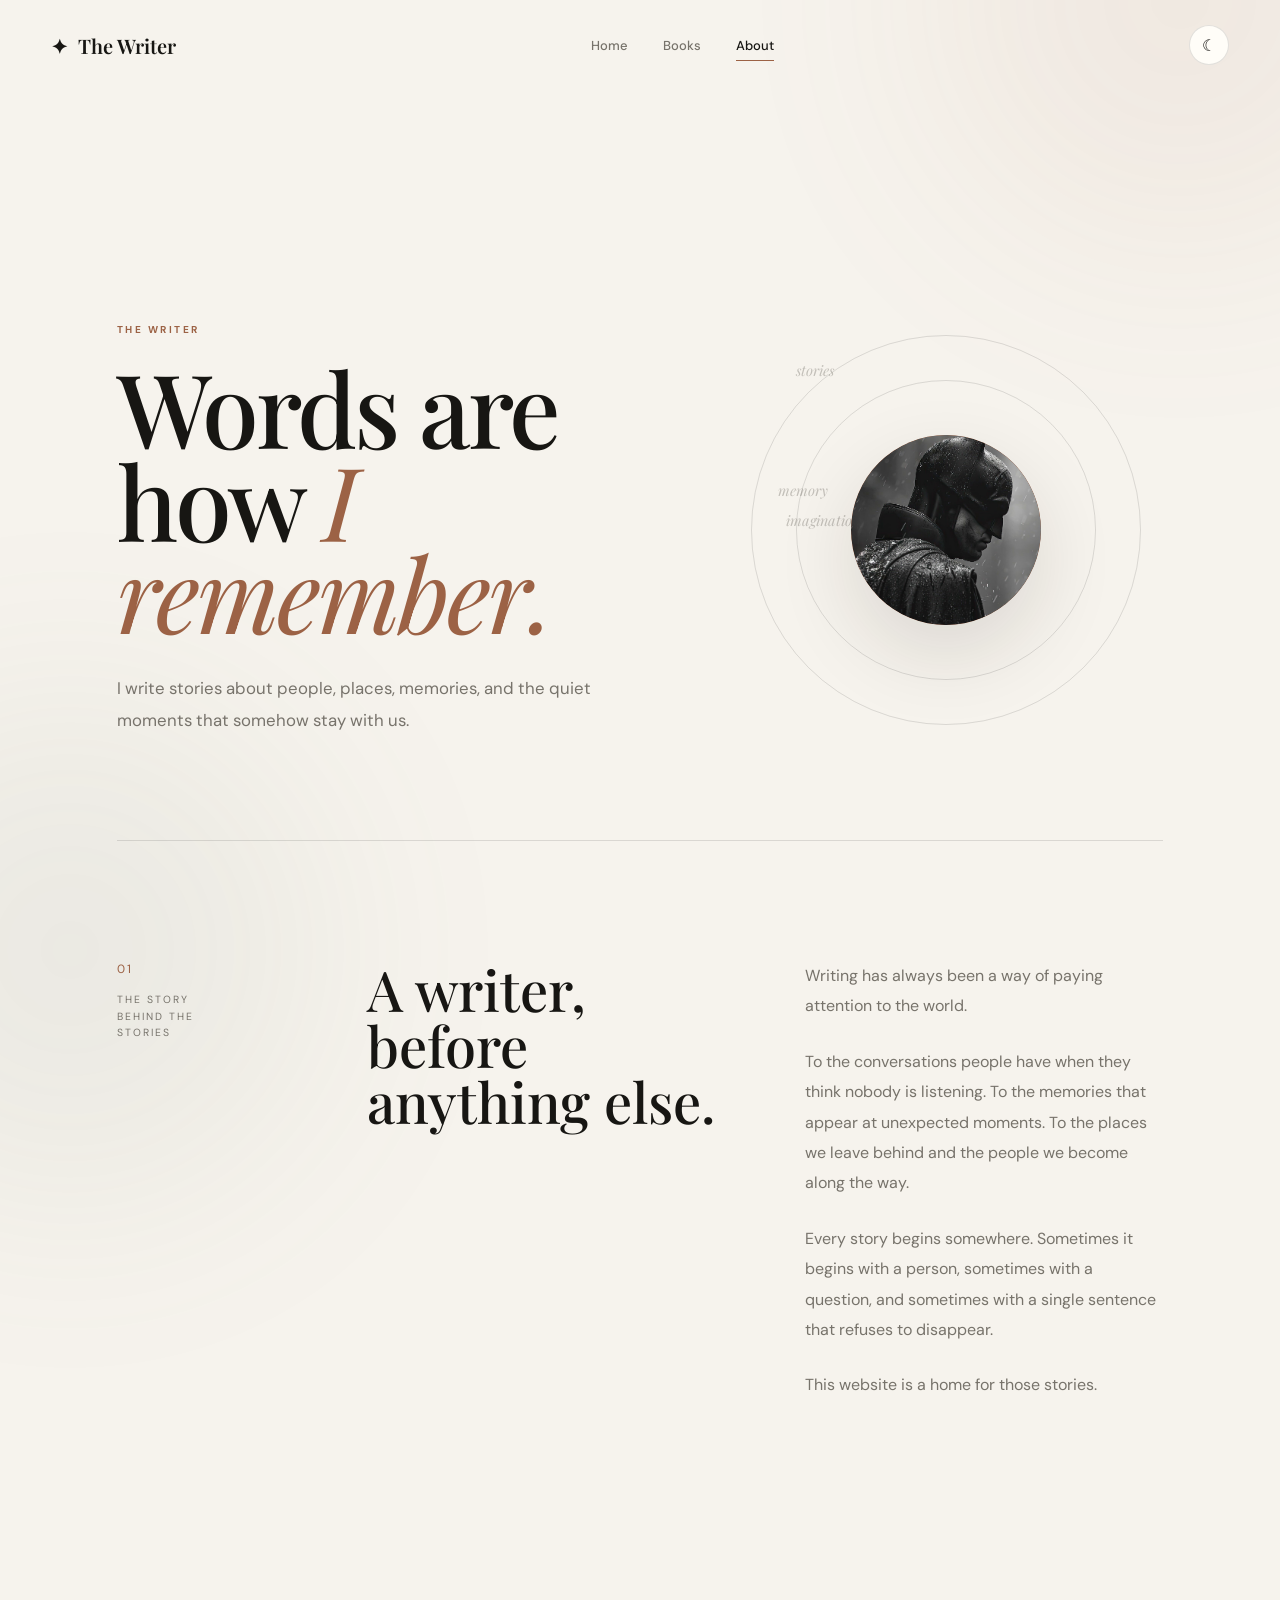
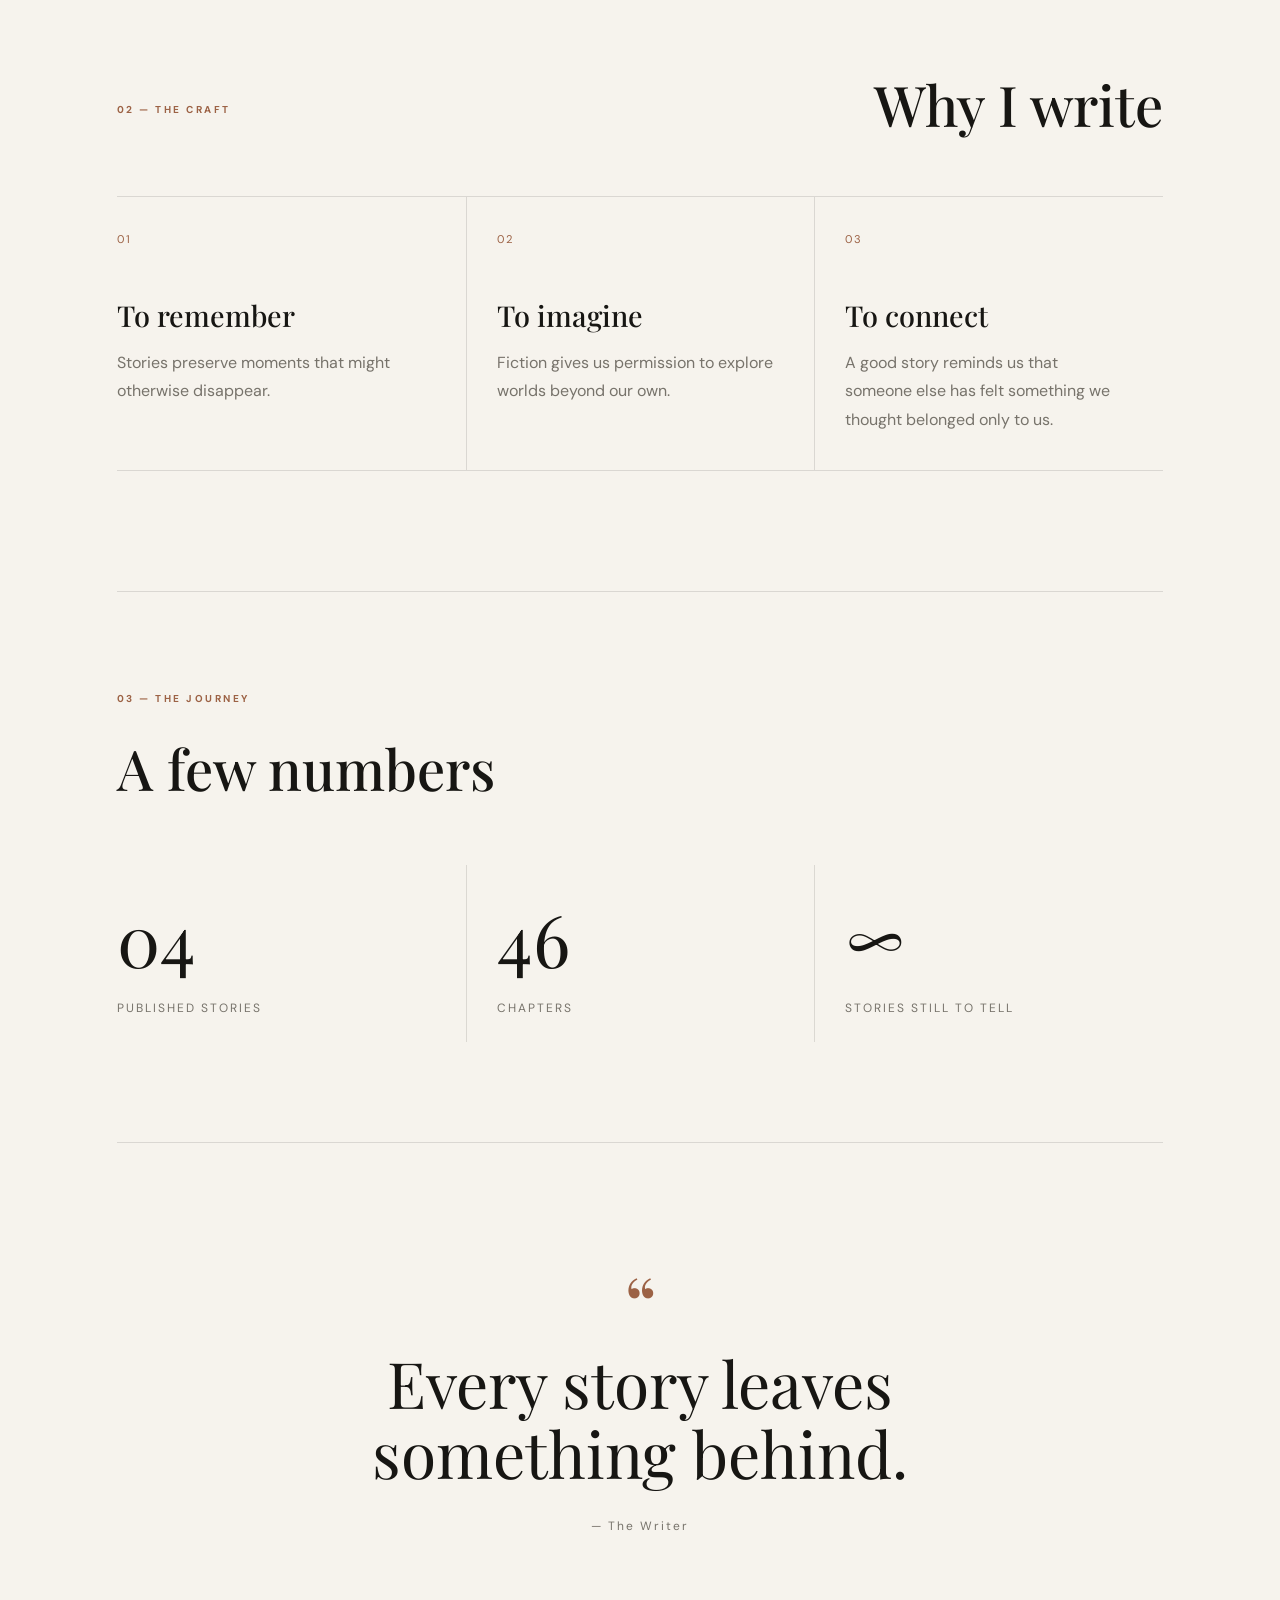
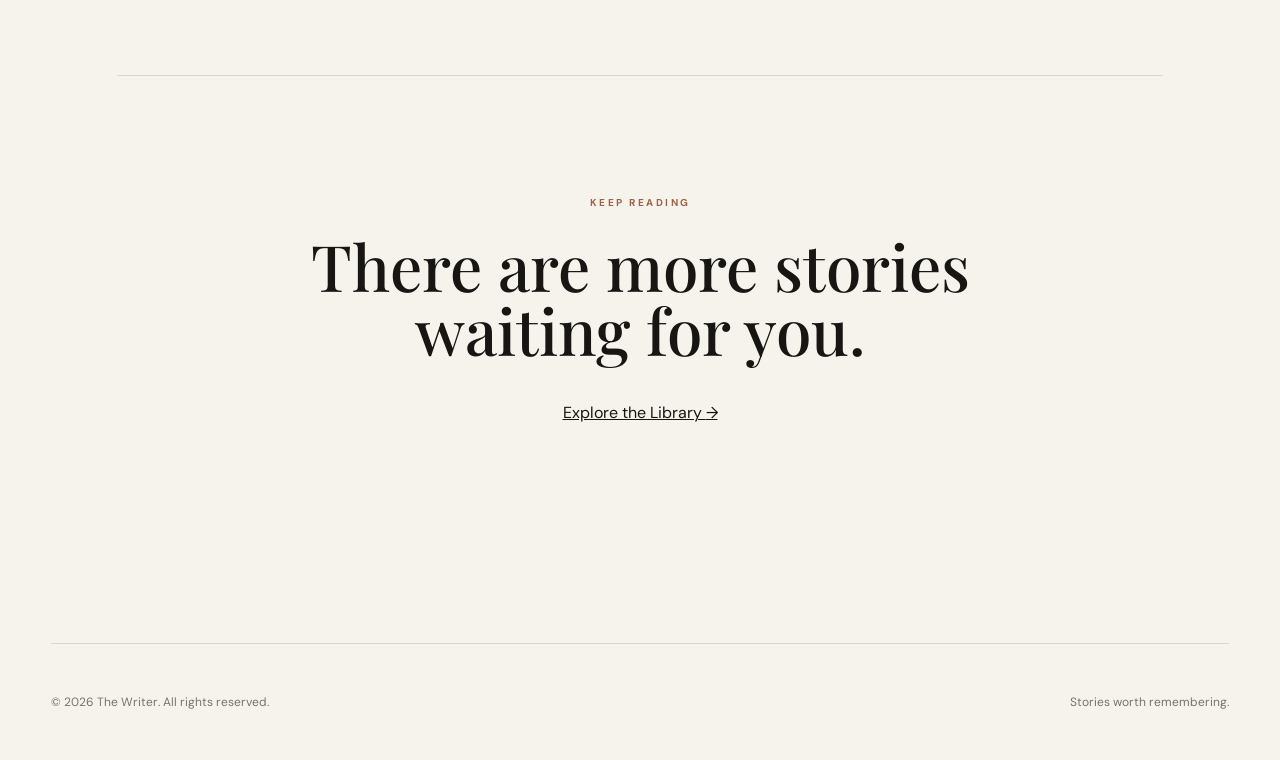
==== about.html @ c6a0ba9b "Add website pages, book catalog, reader interface, and styling" ====
<!DOCTYPE html>
<html lang="en">

<head>

    <meta charset="UTF-8">

    <meta name="viewport" content="width=device-width, initial-scale=1.0">

    <title>About | The Writer</title>

    <link rel="stylesheet" href="css/style.css">

    <link rel="stylesheet" href="css/about.css">

</head>


<body>


    <!-- ================================
     NAVIGATION
================================ -->

    <header class="navbar">

        <a href="index.html" class="logo">
            <span>✦</span> The Writer
        </a>


        <nav>

            <a href="index.html">
                Home
            </a>

            <a href="books.html">
                Books
            </a>

            <a href="about.html" class="active">
                About
            </a>

        </nav>


        <button id="themeBtn" class="theme-btn">
            ☾
        </button>

    </header>



    <main class="about-page">


        <!-- ================================
     ABOUT HERO
================================ -->

        <section class="about-hero">


            <div class="about-intro">

                <span class="eyebrow">
                    THE WRITER
                </span>

                <h1>
                    Words are how
                    <em>I remember.</em>
                </h1>

                <p>
                    I write stories about people, places,
                    memories, and the quiet moments that
                    somehow stay with us.
                </p>

            </div>


            <div class="about-symbol">

                <div class="orbit orbit-one"></div>

                <div class="orbit orbit-two"></div>

                <div class="author-mark">
                        <img src="batman.jpg" alt="Portrait of The Writer">
                </div>

                <span class="floating-word word-one">
                    stories
                </span>

                <span class="floating-word word-two">
                    memory
                </span>

                <span class="floating-word word-three">
                    imagination
                </span>

            </div>

        </section>



        <!-- ================================
     AUTHOR STORY
================================ -->

        <section class="author-story">


            <div class="story-label">

                <span>
                    01
                </span>

                <p>
                    THE STORY BEHIND THE STORIES
                </p>

            </div>


            <div class="story-content">

                <h2>
                    A writer,
                    <br>
                    before anything else.
                </h2>


                <div class="story-text">

                    <p>
                        Writing has always been a way of
                        paying attention to the world.
                    </p>

                    <p>
                        To the conversations people have
                        when they think nobody is listening.
                        To the memories that appear at
                        unexpected moments. To the places
                        we leave behind and the people we
                        become along the way.
                    </p>

                    <p>
                        Every story begins somewhere.
                        Sometimes it begins with a person,
                        sometimes with a question, and
                        sometimes with a single sentence
                        that refuses to disappear.
                    </p>

                    <p>
                        This website is a home for those
                        stories.
                    </p>

                </div>

            </div>

        </section>



        <!-- ================================
     WRITING PHILOSOPHY
================================ -->

        <section class="philosophy">


            <div class="philosophy-heading">

                <span class="eyebrow">
                    02 — THE CRAFT
                </span>

                <h2>
                    Why I write
                </h2>

            </div>


            <div class="philosophy-grid">


                <article class="philosophy-card">

                    <span class="card-number">
                        01
                    </span>

                    <h3>
                        To remember
                    </h3>

                    <p>
                        Stories preserve moments that
                        might otherwise disappear.
                    </p>

                </article>


                <article class="philosophy-card">

                    <span class="card-number">
                        02
                    </span>

                    <h3>
                        To imagine
                    </h3>

                    <p>
                        Fiction gives us permission to
                        explore worlds beyond our own.
                    </p>

                </article>


                <article class="philosophy-card">

                    <span class="card-number">
                        03
                    </span>

                    <h3>
                        To connect
                    </h3>

                    <p>
                        A good story reminds us that
                        someone else has felt something
                        we thought belonged only to us.
                    </p>

                </article>


            </div>

        </section>



        <!-- ================================
     WRITING STATS
================================ -->

        <section class="writer-stats">


            <div class="stats-heading">

                <span class="eyebrow">
                    03 — THE JOURNEY
                </span>

                <h2>
                    A few numbers
                </h2>

            </div>


            <div class="stats-grid">


                <div class="stat">

                    <strong>
                        04
                    </strong>

                    <span>
                        Published stories
                    </span>

                </div>


                <div class="stat">

                    <strong>
                        46
                    </strong>

                    <span>
                        Chapters
                    </span>

                </div>


                <div class="stat">

                    <strong>
                        ∞
                    </strong>

                    <span>
                        Stories still to tell
                    </span>

                </div>


            </div>

        </section>



        <!-- ================================
     QUOTE
================================ -->

        <section class="writer-quote">

            <div class="quote-mark">
                “
            </div>

            <blockquote>
                Every story leaves something behind.
            </blockquote>

            <span>
                — The Writer
            </span>

        </section>



        <!-- ================================
     CTA
================================ -->

        <section class="about-cta">

            <span class="eyebrow">
                KEEP READING
            </span>

            <h2>
                There are more stories
                waiting for you.
            </h2>

            <a href="books.html" class="start-reading">
                Explore the Library

                <span>
                    →
                </span>

            </a>

        </section>


    </main>



    <!-- ================================
     FOOTER
================================ -->

    <footer class="footer">

        <p>
            © 2026 The Writer.
            All rights reserved.
        </p>

        <span>
            Stories worth remembering.
        </span>

    </footer>



    <script src="js/main.js"></script>

</body>

</html>
---- css/style.css ----
@import url('https://fonts.googleapis.com/css2?family=DM+Sans:wght@400;500;600;700&family=Playfair+Display:ital,wght@0,500;0,600;0,700;1,500;1,600&display=swap');


/* ==============================
   RESET
============================== */

* {
    margin: 0;
    padding: 0;
    box-sizing: border-box;
}

html {
    scroll-behavior: smooth;
}

body {
    background: #f6f3ed;
    color: #171613;
    font-family: "DM Sans", sans-serif;

    overflow-x: hidden;

    transition:
        background 0.4s ease,
        color 0.4s ease;
}

a {
    color: inherit;
}

button,
input {
    font: inherit;
}


/* ==============================
   THEME VARIABLES
============================== */

:root {
    --bg: #f6f3ed;
    --surface: #fffdf8;
    --text: #171613;
    --muted: #77736b;

    --accent: #9c6245;
    --accent-dark: #70422e;

    --border: rgba(23, 22, 19, 0.12);

    --shadow: rgba(35, 25, 15, 0.12);
}

body.dark {
    --bg: #141311;
    --surface: #1d1b18;
    --text: #f5f0e8;
    --muted: #aaa39a;

    --accent: #d18a65;
    --accent-dark: #e2a27f;

    --border: rgba(255, 255, 255, 0.1);

    --shadow: rgba(0, 0, 0, 0.45);
}

body {
    background: var(--bg);
    color: var(--text);
}


/* ==============================
   BACKGROUND ATMOSPHERE
============================== */

body::before,
body::after {
    content: "";
    position: fixed;

    width: 500px;
    height: 500px;

    border-radius: 50%;

    filter: blur(120px);

    opacity: 0.08;

    pointer-events: none;

    z-index: -1;
}

body::before {
    background: #b47b5d;

    top: -250px;
    right: -150px;
}

body::after {
    background: #74856f;

    bottom: -300px;
    left: -180px;
}


/* ==============================
   NAVBAR
============================== */

.navbar {
    width: min(1200px, 92%);
    height: 90px;

    margin: auto;

    display: flex;
    align-items: center;
    justify-content: space-between;

    position: relative;
    z-index: 20;
}


/* LOGO */

.logo {
    display: flex;
    align-items: center;
    gap: 10px;

    text-decoration: none;

    font-family: "Playfair Display", serif;

    font-size: 20px;
    font-weight: 600;
}

.logo > span:last-child span {
    color: var(--accent);
}

.logo-mark {
    width: 35px;
    height: 35px;

    display: grid;
    place-items: center;

    border-radius: 50%;

    background: var(--text);
    color: var(--bg);

    font-size: 17px;
}


/* NAV LINKS */

nav {
    display: flex;
    align-items: center;
    gap: 35px;
}

nav a {
    position: relative;

    text-decoration: none;

    color: var(--muted);

    font-size: 13px;
    font-weight: 500;

    transition: color 0.3s ease;
}

nav a::after {
    content: "";

    position: absolute;

    left: 0;
    bottom: -7px;

    width: 0;
    height: 1px;

    background: var(--accent);

    transition: width 0.3s ease;
}

nav a:hover,
nav a.active {
    color: var(--text);
}

nav a:hover::after,
nav a.active::after {
    width: 100%;
}


/* THEME BUTTON */

.theme-btn {
    width: 40px;
    height: 40px;

    border-radius: 50%;

    border: 1px solid var(--border);

    background: var(--surface);
    color: var(--text);

    cursor: pointer;

    transition:
        transform 0.3s ease,
        background 0.3s ease;
}

.theme-btn:hover {
    transform: rotate(20deg) scale(1.05);
}


/* ==============================
   HERO
============================== */

.hero {
    width: min(1200px, 92%);
    min-height: 680px;

    margin: auto;

    display: grid;
    grid-template-columns: 1fr 1fr;

    align-items: center;

    gap: 50px;
}


/* HERO TEXT */

.hero-content {
    animation: heroEnter 1s ease forwards;
}

@keyframes heroEnter {
    from {
        opacity: 0;
        transform: translateY(35px);
    }

    to {
        opacity: 1;
        transform: translateY(0);
    }
}


.eyebrow {
    display: flex;
    align-items: center;
    gap: 10px;

    color: var(--accent);

    font-size: 10px;
    font-weight: 700;

    letter-spacing: 2.5px;

    margin-bottom: 25px;
}

.eyebrow span {
    width: 30px;
    height: 1px;

    background: var(--accent);
}


.hero h1 {
    max-width: 700px;

    font-family: "Playfair Display", serif;

    font-size: clamp(55px, 7vw, 92px);

    font-weight: 500;

    line-height: 0.98;

    letter-spacing: -4px;
}

.hero h1 em {
    color: var(--accent);
    font-style: italic;
}


.hero-description {
    max-width: 500px;

    margin-top: 30px;

    color: var(--muted);

    font-size: 15px;

    line-height: 1.9;
}

.hero-description strong {
    color: var(--text);
}


/* HERO BUTTONS */

.hero-buttons {
    display: flex;
    align-items: center;
    gap: 14px;

    margin-top: 35px;
}

.primary-btn,
.secondary-btn {
    display: inline-flex;
    align-items: center;

    padding: 15px 22px;

    border-radius: 100px;

    text-decoration: none;

    font-size: 13px;
    font-weight: 600;

    transition:
        transform 0.3s ease,
        box-shadow 0.3s ease,
        background 0.3s ease;
}

.primary-btn {
    background: var(--text);
    color: var(--bg);
}

.primary-btn span {
    margin-left: 14px;

    transition: transform 0.3s ease;
}

.primary-btn:hover {
    transform: translateY(-4px);

    box-shadow:
        0 15px 35px var(--shadow);
}

.primary-btn:hover span {
    transform: translateX(4px);
}

.secondary-btn {
    border: 1px solid var(--border);

    color: var(--text);
}

.secondary-btn:hover {
    transform: translateY(-3px);

    background: var(--surface);
}


/* ==============================
   HERO BOOK
============================== */

.hero-visual {
    height: 560px;

    position: relative;

    display: grid;
    place-items: center;
}


.book-display {
    position: relative;

    transform: rotate(-7deg);

    animation: floatingBook 5s ease-in-out infinite;
}

@keyframes floatingBook {

    0%,
    100% {
        transform: rotate(-7deg) translateY(0);
    }

    50% {
        transform: rotate(-4deg) translateY(-18px);
    }
}


.book-cover {
    width: 290px;
    height: 420px;

    padding: 35px;

    display: flex;
    flex-direction: column;
    justify-content: space-between;

    border-radius: 3px;

    color: #fff8ed;

    background:
        radial-gradient(
            circle at 80% 20%,
            #d49b78,
            transparent 25%
        ),
        linear-gradient(
            145deg,
            #7b4631,
            #332019
        );

    box-shadow:
        25px 30px 50px rgba(0, 0, 0, 0.25),
        inset 0 0 0 1px rgba(255,255,255,0.1);

    position: relative;
    overflow: hidden;
}


/* BOOK GLOW */

.home-book-cover-image {
    width: 100%;
    height: 100%;
    display: block;
    object-fit: cover;
    position: absolute;
    inset: 0;
    z-index: 1;
}

.book-cover::before {
    content: "";

    position: absolute;

    width: 180px;
    height: 180px;

    border-radius: 50%;

    background: rgba(255,255,255,0.08);

    filter: blur(25px);

    top: 120px;
    left: 50px;

    animation: coverGlow 4s ease-in-out infinite;
}

@keyframes coverGlow {

    0%,
    100% {
        transform: scale(1);
        opacity: 0.5;
    }

    50% {
        transform: scale(1.3);
        opacity: 1;
    }
}


.cover-top {
    font-size: 9px;

    letter-spacing: 3px;
}

.cover-title {
    position: relative;
    z-index: 2;

    font-family: "Playfair Display", serif;

    font-size: 39px;

    line-height: 1;
}

.cover-title span {
    color: #eab28e;

    font-style: italic;
}

.cover-author {
    font-size: 10px;

    letter-spacing: 3px;
}


/* BOOK SHADOW */

.book-shadow {
    position: absolute;

    width: 280px;
    height: 40px;

    left: 40px;
    bottom: -45px;

    background: rgba(0,0,0,0.3);

    filter: blur(25px);

    transform: rotate(7deg);
}


/* FLOATING WORDS */

.floating-word {
    position: absolute;

    color: var(--muted);

    opacity: 0.4;

    font-family: "Playfair Display", serif;

    font-style: italic;

    animation: floatingWords 4s ease-in-out infinite;
}

.word-one {
    top: 15%;
    right: 10%;
}

.word-two {
    left: 8%;
    bottom: 18%;

    animation-delay: 1s;
}

.word-three {
    top: 45%;
    right: 0;

    animation-delay: 2s;
}

@keyframes floatingWords {

    0%,
    100% {
        transform: translateY(0);
    }

    50% {
        transform: translateY(-10px);
    }
}


/* ==============================
   FEATURED SECTION
============================== */

.featured {
    width: min(1200px, 92%);

    margin: auto;

    padding: 90px 0;
}

.section-label {
    margin-bottom: 20px;

    color: var(--accent);

    font-size: 10px;
    font-weight: 700;

    letter-spacing: 3px;
}


.featured-card {
    display: grid;

    grid-template-columns: 300px 1fr;

    gap: 60px;

    padding: 45px;

    background: var(--surface);

    border: 1px solid var(--border);

    border-radius: 8px;

    box-shadow: 0 25px 60px var(--shadow);
}


/* FEATURED COVER */

.featured-cover {
    display: grid;
    place-items: center;
}

.featured-book-cover-image {
    width: 100%;
    height: 100%;
    display: block;
    object-fit: cover;
}

.mini-cover {
    width: 190px;
    height: 275px;

    padding: 25px;

    display: flex;
    flex-direction: column;
    justify-content: space-between;

    color: #fff7ed;

    background:
        linear-gradient(
            145deg,
            #80624e,
            #27221d
        );

    box-shadow:
        15px 20px 35px rgba(0,0,0,0.2);
}

.mini-cover small {
    font-size: 8px;
    letter-spacing: 2px;
}

.mini-cover strong {
    font-family: "Playfair Display", serif;

    font-size: 24px;

    line-height: 1.1;
}

.mini-cover span {
    font-size: 8px;

    letter-spacing: 2px;
}


/* FEATURED CONTENT */

.featured-info {
    display: flex;
    flex-direction: column;

    justify-content: center;
}

.book-category {
    color: var(--accent);

    font-size: 10px;
    font-weight: 700;

    letter-spacing: 2px;
}

.featured-info h2 {
    margin: 12px 0 20px;

    font-family: "Playfair Display", serif;

    font-size: clamp(35px, 4vw, 55px);

    font-weight: 500;
}

.featured-info > p:not(.book-category) {
    max-width: 550px;

    color: var(--muted);

    line-height: 1.8;
}


.featured-meta {
    display: flex;
    gap: 25px;

    margin: 25px 0;

    color: var(--muted);

    font-size: 12px;
}


.read-btn {
    width: fit-content;

    display: inline-flex;
    align-items: center;

    padding: 14px 22px;

    border: none;

    border-radius: 100px;

    background: var(--accent);

    color: white;

    text-decoration: none;

    font-size: 13px;
    font-weight: 600;

    cursor: pointer;

    transition:
        transform 0.3s ease,
        background 0.3s ease;
}

.read-btn span {
    margin-left: 12px;

    transition: transform 0.3s ease;
}

.read-btn:hover {
    background: var(--accent-dark);

    transform: translateY(-3px);
}

.read-btn:hover span {
    transform: translateX(4px);
}


/* ==============================
   ABOUT PREVIEW
============================== */

.about-preview {
    width: min(1200px, 92%);

    margin: auto;

    padding: 130px 0;

    display: grid;

    grid-template-columns: 1fr 1fr;

    gap: 100px;

    align-items: end;

    border-top: 1px solid var(--border);
}

.about-preview h2 {
    max-width: 600px;

    font-family: "Playfair Display", serif;

    font-size: clamp(40px, 5vw, 65px);

    line-height: 1.05;

    font-weight: 500;
}

.about-preview h2 em {
    color: var(--accent);
}

.about-preview > div:last-child {
    max-width: 420px;
}

.about-preview > div:last-child > p {
    color: var(--muted);

    line-height: 1.8;

    margin-bottom: 25px;
}

.text-link {
    display: inline-block;

    padding-bottom: 5px;

    color: var(--text);

    border-bottom: 1px solid var(--text);

    text-decoration: none;

    font-size: 13px;

    transition:
        color 0.3s ease,
        border-color 0.3s ease;
}

.text-link:hover {
    color: var(--accent);

    border-color: var(--accent);
}


/* ==============================
   FOOTER
============================== */

footer {
    width: min(1200px, 92%);

    margin: auto;

    padding: 50px 0;

    display: flex;

    justify-content: space-between;
    align-items: center;

    border-top: 1px solid var(--border);

    color: var(--muted);

    font-size: 12px;
}

.footer-logo {
    font-family: "Playfair Display", serif;

    font-size: 20px;

    color: var(--text);
}

.footer-logo span {
    color: var(--accent);
}

footer small {
    font-size: 10px;
}


/* ==============================
   RESPONSIVE
============================== */

@media (max-width: 900px) {

    .hero {
        grid-template-columns: 1fr;

        text-align: center;

        padding-top: 50px;
    }

    .eyebrow {
        justify-content: center;
    }

    .hero-description {
        margin-left: auto;
        margin-right: auto;
    }

    .hero-buttons {
        justify-content: center;
    }

    .hero-visual {
        height: 500px;
    }

    .featured-card {
        grid-template-columns: 1fr;

        text-align: center;
    }

    .featured-info {
        align-items: center;
    }

    .about-preview {
        grid-template-columns: 1fr;

        gap: 40px;
    }
}


@media (max-width: 650px) {

    .navbar {
        height: 75px;
    }

    nav {
        display: none;
    }

    .hero h1 {
        font-size: clamp(50px, 15vw, 70px);

        letter-spacing: -2px;
    }

    .hero-visual {
        height: 440px;
    }

    .book-cover {
        width: 245px;
        height: 355px;

        padding: 28px;
    }

    .cover-title {
        font-size: 33px;
    }

    .featured {
        padding: 60px 0;
    }

    .featured-card {
        padding: 25px;

        gap: 35px;
    }

    .featured-meta {
        flex-direction: column;

        gap: 8px;
    }

    .about-preview {
        padding: 90px 0;
    }

    footer {
        flex-direction: column;

        gap: 15px;

        text-align: center;
    }
}
---- css/about.css ----
/* =========================================
   ABOUT PAGE
========================================= */

.about-page {
    max-width: 1200px;

    margin: auto;

    padding:
        130px 6% 100px;
}


/* =========================================
   ABOUT HERO
========================================= */

.about-hero {

    min-height: 620px;

    display: grid;

    grid-template-columns:
        1.1fr
        0.9fr;

    align-items: center;

    gap: 80px;

}


/* INTRO */

.about-intro {
    max-width: 650px;
}

.about-intro .eyebrow {
    display: block;

    margin-bottom: 25px;
}

.about-intro h1 {

    font-family:
        "Playfair Display",
        serif;

    font-size:
        clamp(4rem, 8vw, 7.5rem);

    font-weight: 500;

    line-height: 0.9;

    margin: 0 0 35px;

    letter-spacing: -3px;

}

.about-intro h1 em {

    color: var(--accent);

    font-weight: 400;

}

.about-intro p {

    max-width: 520px;

    color: var(--muted);

    font-size: 1.05rem;

    line-height: 1.9;

}


/* =========================================
   ABSTRACT AUTHOR MARK
========================================= */

.about-symbol {

    position: relative;

    width: 400px;

    height: 400px;

    margin: auto;

    display: flex;

    align-items: center;

    justify-content: center;

}


/* CENTRAL MARK */

.author-mark {

    width: 190px;

    height: 190px;

    border-radius: 50%;

    display: flex;

    align-items: center;

    justify-content: center;

    font-family:
        "Playfair Display",
        serif;

    font-size: 4rem;

    color: white;

    background:
        linear-gradient(
            145deg,
            var(--accent),
            var(--accent-dark)
        );

    box-shadow:
        0 30px 80px var(--shadow);

    animation:
        authorFloat 5s ease-in-out infinite;

    z-index: 3;

}


/* ORBITS */

.orbit {

    position: absolute;

    border:
        1px solid var(--border);

    border-radius: 50%;

    animation:
        orbitRotate 15s linear infinite;

}

.orbit-one {

    width: 300px;
    height: 300px;

}

.orbit-two {

    width: 390px;
    height: 390px;

    animation-direction: reverse;

    animation-duration: 22s;

}


/* FLOATING WORDS */

.floating-word {

    position: absolute;

    font-family:
        "Playfair Display",
        serif;

    color: var(--muted);

    font-size: 0.9rem;

    font-style: italic;

}

.word-one {

    top: 30px;
    left: 50px;

}

.word-two {

    right: 10px;
    top: 150px;

}

.word-three {

    bottom: 35px;
    left: 40px;

}


/* ANIMATIONS */

@keyframes authorFloat {

    0%,
    100% {
        transform:
            translateY(0);
    }

    50% {
        transform:
            translateY(-15px);
    }

}

@keyframes orbitRotate {

    from {
        transform:
            rotate(0deg);
    }

    to {
        transform:
            rotate(360deg);
    }

}


/* =========================================
   AUTHOR STORY
========================================= */

.author-story {

    display: grid;

    grid-template-columns:
        180px 1fr;

    gap: 70px;

    padding:
        120px 0;

    border-top:
        1px solid var(--border);

}


.story-label {

    display: flex;

    flex-direction: column;

    gap: 15px;

}

.story-label span {

    color: var(--accent);

    font-size: 0.75rem;

    letter-spacing: 2px;

}

.story-label p {

    color: var(--muted);

    font-size: 0.65rem;

    letter-spacing: 2px;

    line-height: 1.6;

    max-width: 120px;

}


.story-content {

    display: grid;

    grid-template-columns:
        1fr 1fr;

    gap: 80px;

}


.story-content h2 {

    font-family:
        "Playfair Display",
        serif;

    font-size: 3.5rem;

    line-height: 1;

    font-weight: 500;

    margin: 0;

}


.story-text {

    max-width: 500px;

}

.story-text p {

    color: var(--muted);

    line-height: 1.9;

    margin:
        0 0 25px;

}


/* =========================================
   PHILOSOPHY
========================================= */

.philosophy {

    padding:
        120px 0;

}


.philosophy-heading {

    display: flex;

    justify-content:
        space-between;

    align-items:
        flex-end;

    margin-bottom: 55px;

}


.philosophy-heading h2 {

    font-family:
        "Playfair Display",
        serif;

    font-size: 3.5rem;

    font-weight: 500;

    margin: 0;

}


.philosophy-grid {

    display: grid;

    grid-template-columns:
        repeat(3, 1fr);

    border-top:
        1px solid var(--border);

}


.philosophy-card {

    padding:
        35px 30px 35px 0;

    border-bottom:
        1px solid var(--border);

}

.philosophy-card + .philosophy-card {

    padding-left: 30px;

    border-left:
        1px solid var(--border);

}


.card-number {

    display: block;

    color: var(--accent);

    font-size: 0.7rem;

    letter-spacing: 2px;

    margin-bottom: 50px;

}


.philosophy-card h3 {

    font-family:
        "Playfair Display",
        serif;

    font-size: 1.8rem;

    font-weight: 500;

    margin:
        0 0 15px;

}


.philosophy-card p {

    color: var(--muted);

    line-height: 1.8;

    max-width: 280px;

}


/* =========================================
   STATS
========================================= */

.writer-stats {

    padding:
        100px 0;

    border-top:
        1px solid var(--border);

}


.stats-heading {

    margin-bottom: 60px;

}


.stats-heading h2 {

    font-family:
        "Playfair Display",
        serif;

    font-size: 3.5rem;

    font-weight: 500;

    margin: 10px 0 0;

}


.stats-grid {

    display: grid;

    grid-template-columns:
        repeat(3, 1fr);

}


.stat {

    padding:
        25px 30px;

    border-left:
        1px solid var(--border);

}


.stat:first-child {

    padding-left: 0;

    border-left: none;

}


.stat strong {

    display: block;

    font-family:
        "Playfair Display",
        serif;

    font-size: 4.5rem;

    font-weight: 400;

    margin-bottom: 10px;

}


.stat span {

    color: var(--muted);

    font-size: 0.75rem;

    text-transform: uppercase;

    letter-spacing: 2px;

}


/* =========================================
   QUOTE
========================================= */

.writer-quote {

    text-align: center;

    padding:
        140px 20px;

    border-top:
        1px solid var(--border);

}


.quote-mark {

    font-family:
        "Playfair Display",
        serif;

    color: var(--accent);

    font-size: 5rem;

    line-height: 0.5;

}


.writer-quote blockquote {

    max-width: 800px;

    margin:
        25px auto;

    font-family:
        "Playfair Display",
        serif;

    font-size:
        clamp(2rem, 5vw, 4rem);

    line-height: 1.1;

    font-weight: 400;

}


.writer-quote > span {

    color: var(--muted);

    font-size: 0.75rem;

    letter-spacing: 2px;

}


/* =========================================
   CTA
========================================= */

.about-cta {

    text-align: center;

    padding:
        120px 20px;

    border-top:
        1px solid var(--border);

}


.about-cta .eyebrow {

    display: block;

    margin-bottom: 25px;

}


.about-cta h2 {

    max-width: 700px;

    margin:
        0 auto 40px;

    font-family:
        "Playfair Display",
        serif;

    font-size:
        clamp(2.5rem, 5vw, 4.5rem);

    line-height: 1;

    font-weight: 500;

}


/* =========================================
   MOBILE
========================================= */

@media (max-width: 850px) {

    .about-hero {

        grid-template-columns: 1fr;

        text-align: center;

    }

    .about-intro {

        margin: auto;

    }

    .about-intro p {

        margin:
            auto;

    }

    .about-symbol {

        width: 330px;
        height: 330px;

    }

    .author-mark {

        width: 150px;
        height: 150px;

        font-size: 3rem;

    }

    .orbit-one {

        width: 250px;
        height: 250px;

    }

    .orbit-two {

        width: 320px;
        height: 320px;

    }


    .author-story {

        grid-template-columns: 1fr;

        gap: 30px;

    }


    .story-label {

        flex-direction: row;

        align-items: center;

    }

    .story-label p {

        max-width: none;

    }


    .story-content {

        grid-template-columns: 1fr;

        gap: 40px;

    }


    .philosophy-heading {

        flex-direction: column;

        align-items: flex-start;

        gap: 15px;

    }


    .philosophy-grid {

        grid-template-columns: 1fr;

    }


    .philosophy-card + .philosophy-card {

        padding-left: 0;

        border-left: none;

    }


    .stats-grid {

        grid-template-columns: 1fr;

    }


    .stat,
    .stat:first-child {

        border-left: none;

        border-bottom:
            1px solid var(--border);

        padding:
            25px 0;

    }

}


@media (max-width: 600px) {

    .about-page {

        padding-top: 100px;

    }

    .about-intro h1 {

        font-size: 3.8rem;

        letter-spacing: -2px;

    }

    .about-symbol {

        width: 280px;
        height: 280px;

    }

    .orbit-one {

        width: 210px;
        height: 210px;

    }

    .orbit-two {

        width: 270px;
        height: 270px;

    }

    .floating-word {

        font-size: 0.75rem;

    }

    .philosophy-heading h2,
    .stats-heading h2 {

        font-size: 2.8rem;

    }

}

.author-mark {
    overflow: hidden;
    position: relative;
}

.author-mark img {
    width: 100%;
    height: 100%;

    object-fit: cover;

    display: block;

    border-radius: 50%;
}
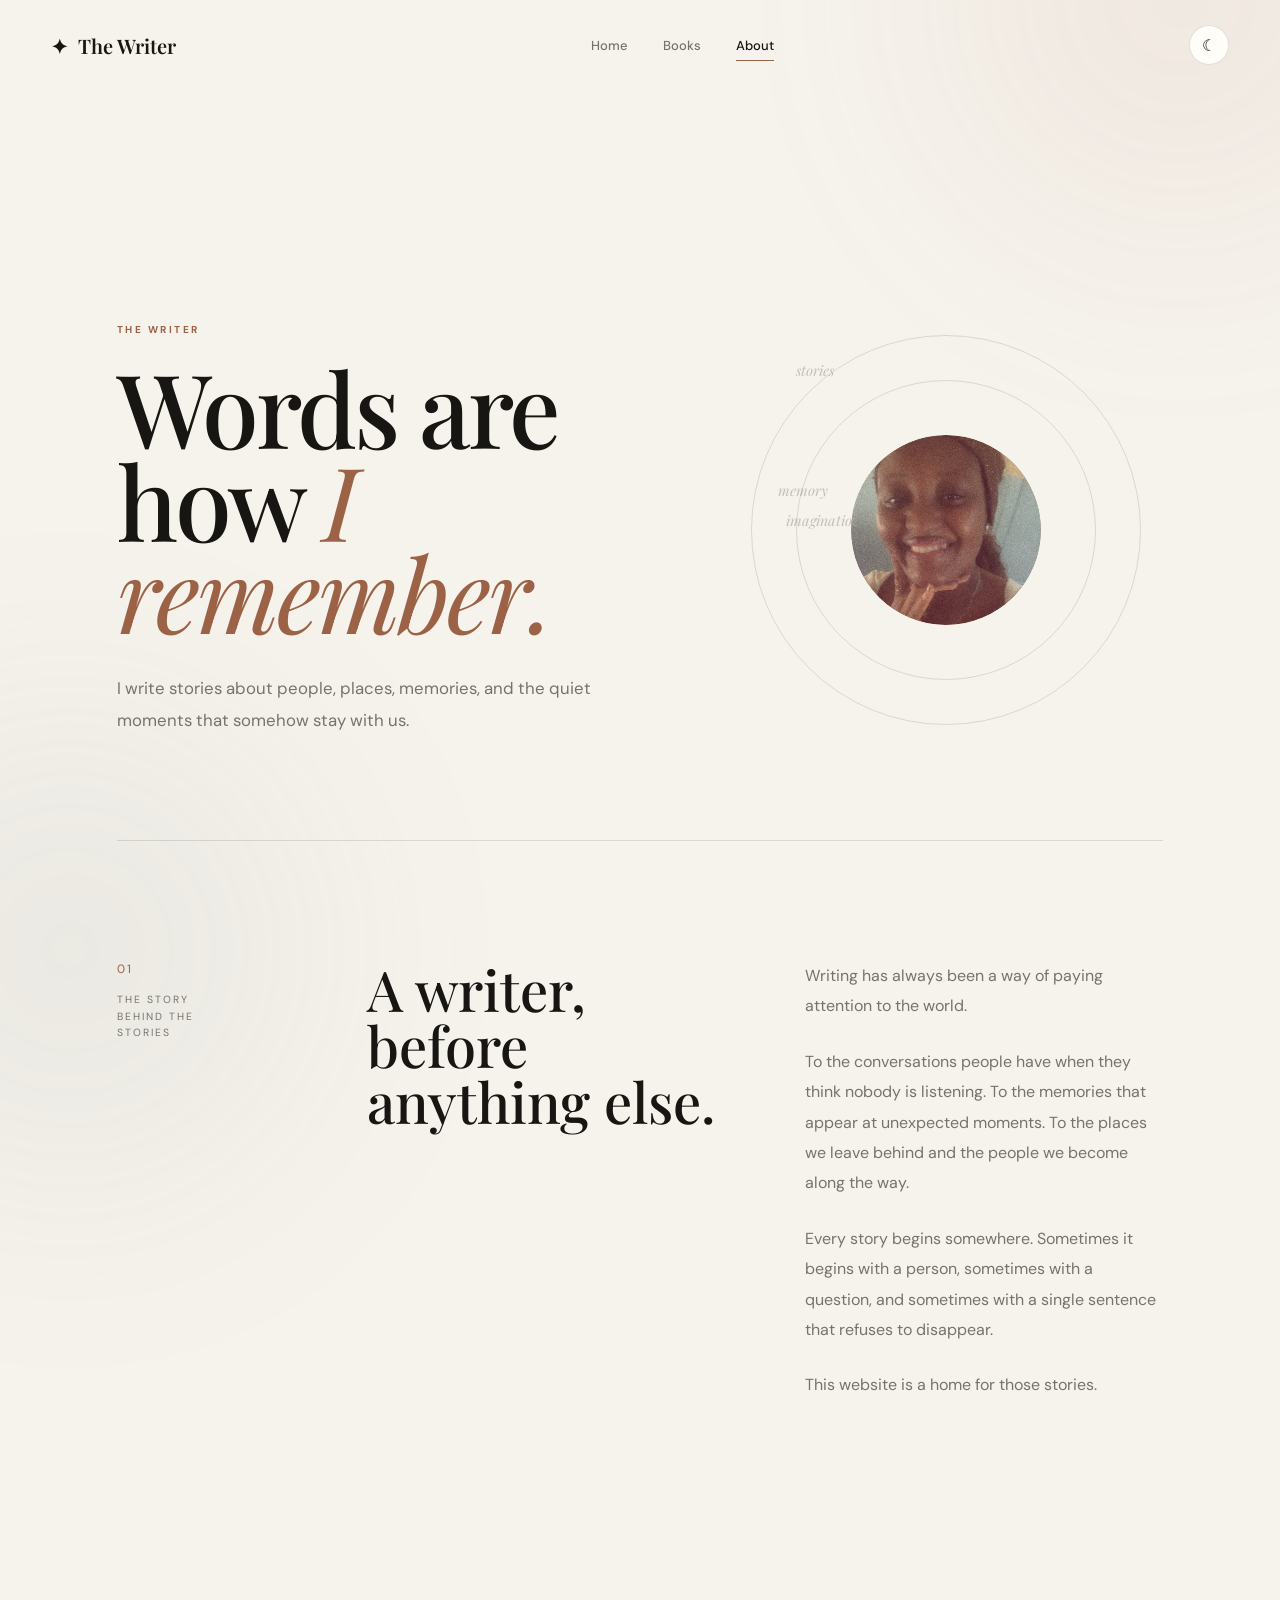
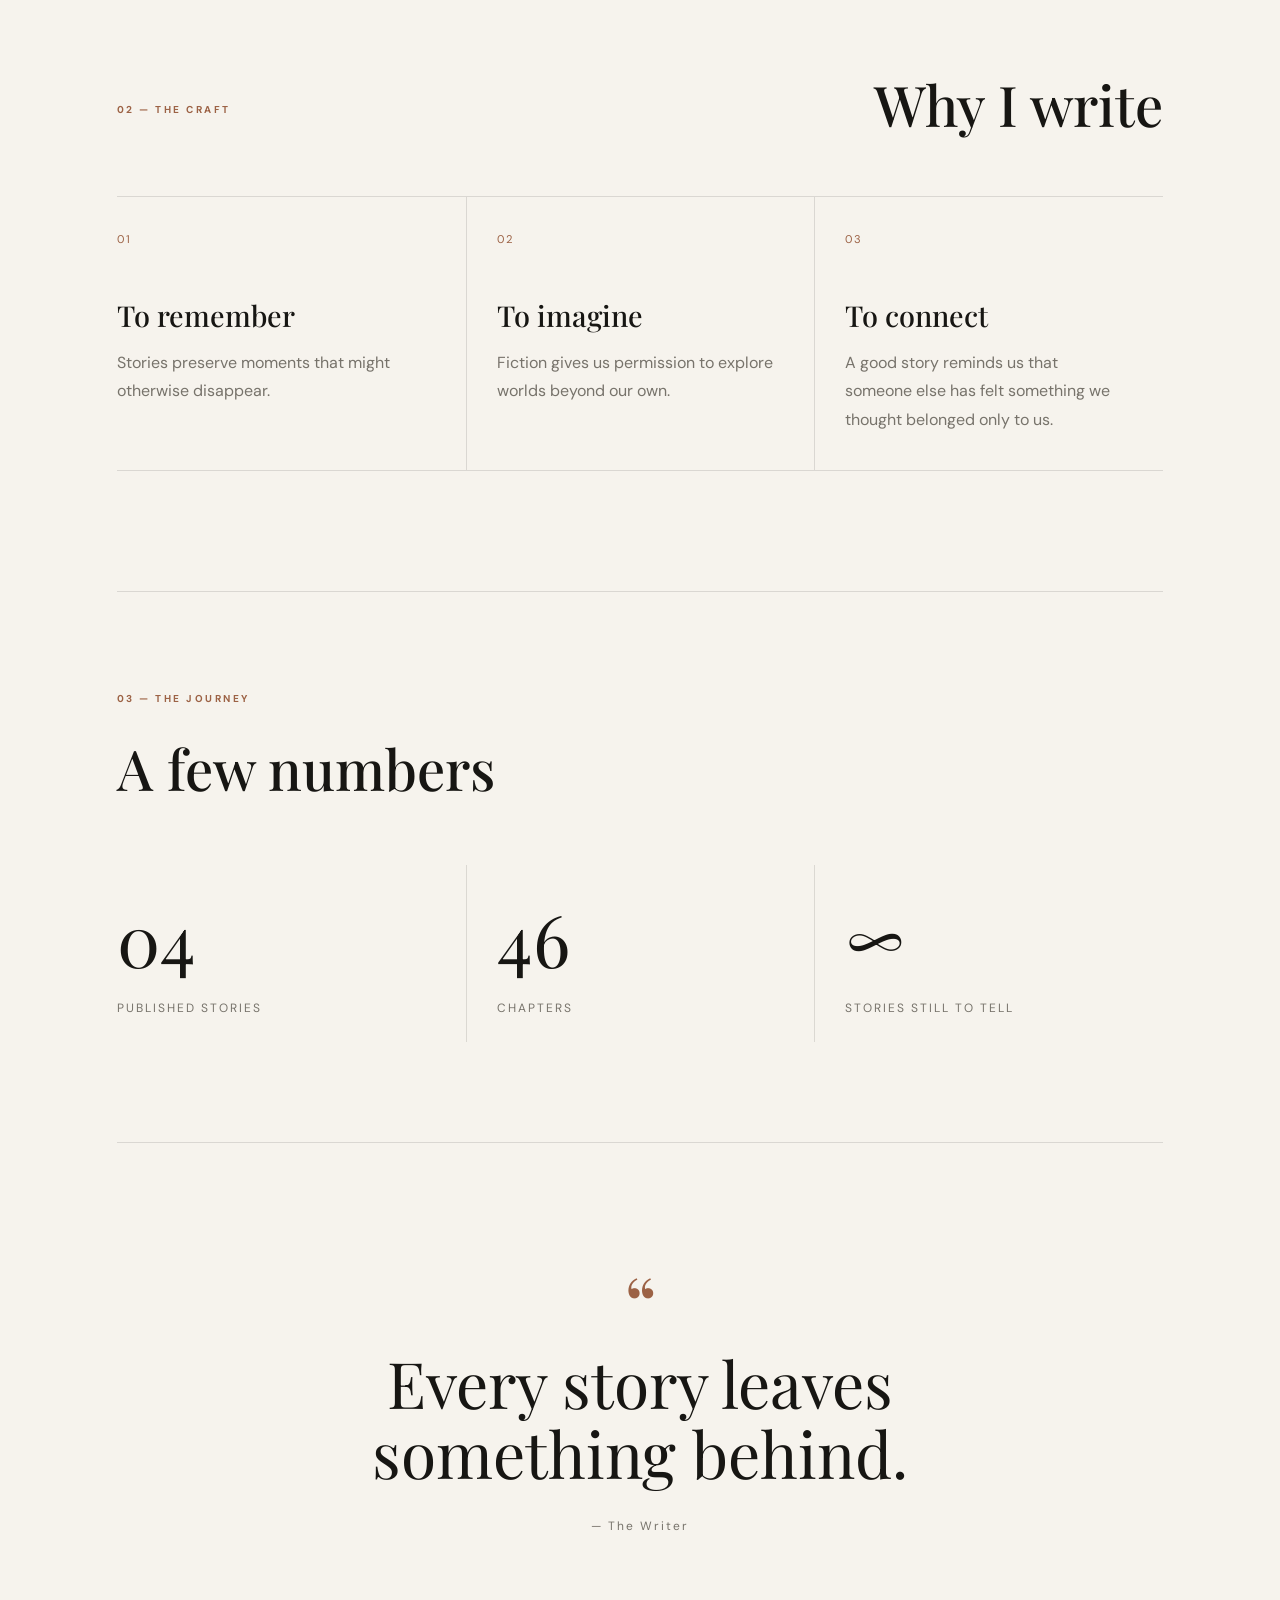
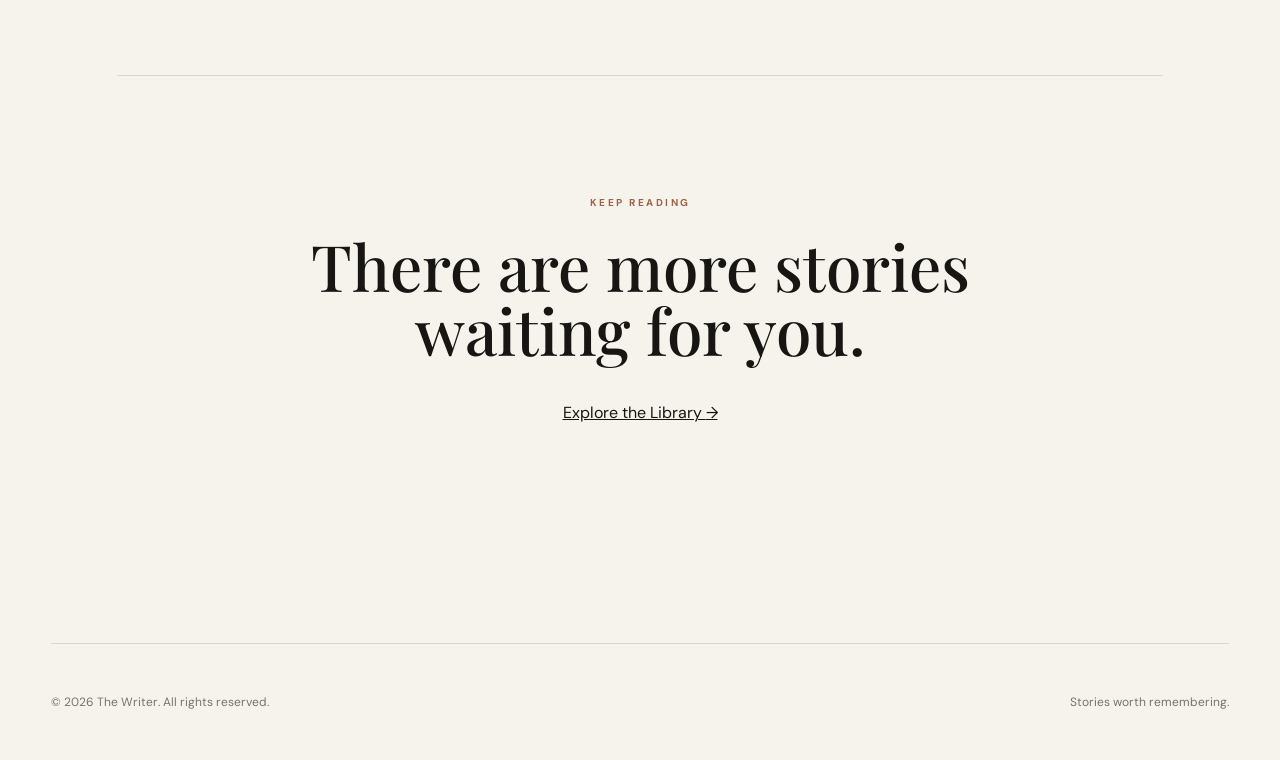
==== commit a15e7a1a: "Update author portrait, styling, homepage, and gitignore" ====
--- a/about.html
+++ b/about.html
@@ -92,7 +92,7 @@
                 <div class="orbit orbit-two"></div>
 
                 <div class="author-mark">
-                        <img src="batman.jpg" alt="Portrait of The Writer">
+                        <img src="WhatsApp Image 2026-09-30 at 9.41.27 PM (1).jpeg" alt="Portrait of The Writer">
                 </div>
 
                 <span class="floating-word word-one">
--- a/css/about.css
+++ b/css/about.css
@@ -882,15 +882,15 @@
 .author-mark {
     overflow: hidden;
     position: relative;
+    border-radius: 50%;
+    -webkit-mask-image: -webkit-radial-gradient(white, black);
 }
 
 .author-mark img {
     width: 100%;
     height: 100%;
-
     object-fit: cover;
-
+    object-position: center top;
     display: block;
-
     border-radius: 50%;
 }
